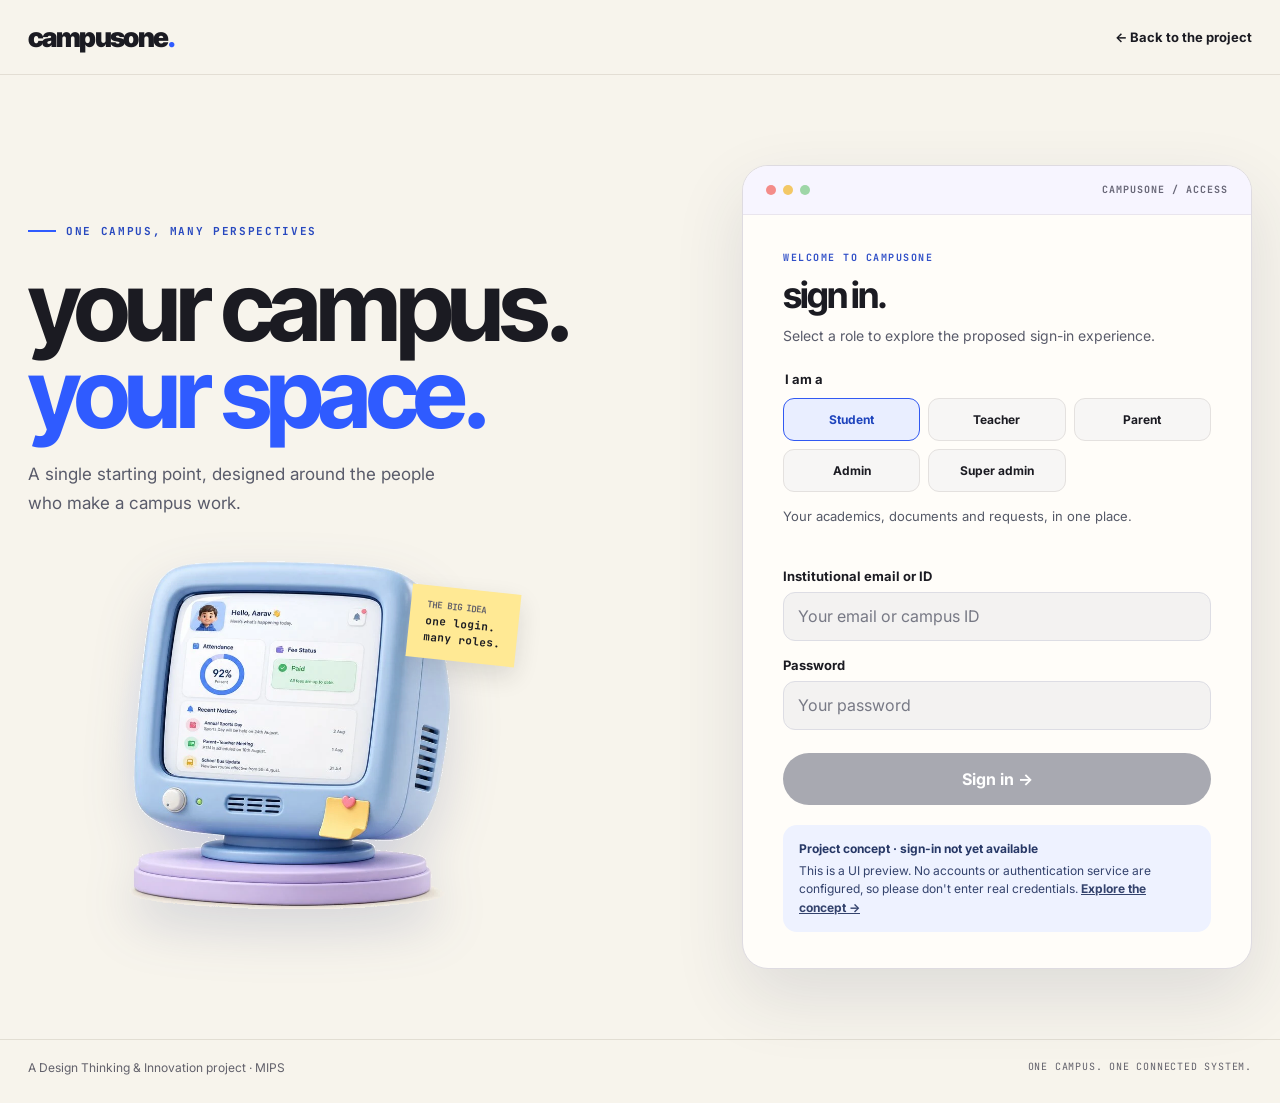
==== auth.html @ 4f51fd35 "Add role-based sign-in concept page Co-authored-by: arena-agent <297053741+arena-agent@users.noreply" ====
<!DOCTYPE html>
<html lang="en">
<head>
<meta charset="UTF-8">
<meta name="viewport" content="width=device-width, initial-scale=1.0">
<meta name="robots" content="noindex, nofollow">
<meta name="theme-color" content="#F7F4EC">
<title>Sign in — CampusOne</title>
<meta name="description" content="Explore the CampusOne role-based sign-in concept.">
<link rel="preconnect" href="https://fonts.googleapis.com">
<link rel="preconnect" href="https://fonts.gstatic.com" crossorigin>
<link href="https://fonts.googleapis.com/css2?family=Inter:wght@400;500;600;700;800&family=Inter+Tight:wght@600;700;800;900&family=JetBrains+Mono:wght@500;700&display=swap" rel="stylesheet">
<style>
:root{--ink:#1b1b22;--muted:#595b6a;--cobalt:#2f5bff;--cream:#f7f4ec;--lav:#efebff;--line:#ddd9d0}*{box-sizing:border-box}html{min-height:100%}body{margin:0;background:var(--cream);font-family:Inter,system-ui,sans-serif;color:var(--ink);-webkit-font-smoothing:antialiased}a{color:inherit}button,input{font:inherit}button:focus-visible,a:focus-visible,input:focus-visible{outline:3px solid #2f5bff;outline-offset:3px}.skip{position:absolute;left:-9999px;top:0;background:var(--ink);color:#fff;padding:12px;z-index:5}.skip:focus{left:12px}.wrap{width:min(1240px,calc(100% - 56px));margin:auto}.nav{border-bottom:1px solid #e3ded4}.nav-inner{height:74px;display:flex;align-items:center;justify-content:space-between;gap:16px}.logo{font:900 27px/1 'Inter Tight',sans-serif;letter-spacing:-.06em;text-decoration:none}.logo span{color:var(--cobalt)}.back{font-size:13px;font-weight:700;text-decoration:none}.back:hover{color:var(--cobalt)}.layout{display:grid;grid-template-columns:minmax(0,1fr) minmax(0,510px);gap:clamp(40px,7vw,100px);align-items:center;padding:clamp(48px,7vw,100px) 0 70px}.intro{position:relative}.eyebrow{font:700 11px/1.5 'JetBrains Mono',monospace;letter-spacing:.15em;text-transform:uppercase;color:#2748bf;display:flex;align-items:center;gap:10px}.eyebrow:before{content:'';width:28px;height:2px;background:var(--cobalt)}h1,h2{font-family:'Inter Tight',Inter,sans-serif;letter-spacing:-.055em}h1{font-size:clamp(60px,7.5vw,108px);line-height:.9;margin:24px 0}h1 em{font-style:normal;color:var(--cobalt)}.intro>p:not(.eyebrow){font-size:17px;line-height:1.7;color:var(--muted);max-width:440px}.art{position:relative;margin-top:22px;max-width:510px}.art:before{content:'';position:absolute;inset:12%;border-radius:50%;background:radial-gradient(circle,#d1dcff,transparent 70%)}.art img{position:relative;display:block;width:100%;height:auto;filter:drop-shadow(0 22px 26px rgba(48,65,125,.16))}.art-label{position:absolute;right:4%;top:13%;z-index:1;transform:rotate(6deg);background:#ffe994;padding:13px 16px;font:700 11px/1.5 'JetBrains Mono',monospace;box-shadow:0 10px 25px #2222}.art-label span{display:block;color:#62606a;font-size:9px}.card{background:#fffdf9;border:1px solid #dedbe1;border-radius:26px;box-shadow:0 28px 70px rgba(40,46,82,.12);overflow:hidden}.window-bar{height:49px;display:flex;align-items:center;gap:7px;padding:0 23px;background:#f7f5ff;border-bottom:1px solid #e9e5ee}.dot{height:10px;width:10px;border-radius:50%;background:#f48c89}.dot:nth-child(2){background:#f3c866}.dot:nth-child(3){background:#9ed6a7}.window-title{margin-left:auto;font:700 10px 'JetBrains Mono',monospace;letter-spacing:.1em;color:#686777}.content{padding:30px clamp(24px,4vw,40px) 36px}.mini{font:700 10px 'JetBrains Mono',monospace;letter-spacing:.15em;text-transform:uppercase;color:#3150c8}.content h2{font-size:36px;line-height:1;margin:12px 0}.sub{font-size:14px;line-height:1.6;color:var(--muted);margin:0 0 24px}.role-label{display:block;font-size:13px;font-weight:700;margin-bottom:11px}.roles{border:0;padding:0;margin:0 0 15px;display:grid;grid-template-columns:repeat(3,minmax(0,1fr));gap:8px}.role{position:relative}.role input{position:absolute;opacity:0;width:1px;height:1px}.role label{display:flex;align-items:center;justify-content:center;min-height:43px;padding:8px 5px;text-align:center;background:#f7f6f5;border:1px solid #e4e1df;border-radius:11px;font-size:12px;font-weight:700;cursor:pointer;transition:background .2s,border-color .2s,color .2s}.role input:checked+label{background:#e9eeff;border-color:#3159f2;color:#1e44bd}.role input:focus-visible+label{outline:3px solid var(--cobalt);outline-offset:2px}.role-description{min-height:40px;font-size:13px;line-height:1.5;color:#555967;margin:0 0 21px}.field{display:block;font-size:13px;font-weight:700;margin:16px 0 8px}.input{width:100%;height:49px;border:1px solid #dddde4;background:#f3f2f1;border-radius:12px;padding:0 14px;color:#5d5e67}.input::placeholder{color:#777985;opacity:1}.input:disabled{opacity:1}.submit{width:100%;min-height:52px;border:0;border-radius:999px;background:#a8a9b1;color:#fff;font-weight:700;margin-top:23px;cursor:not-allowed}.notice{margin-top:20px;padding:15px 16px;border-radius:14px;background:#eef2ff;color:#34436d;font-size:12px;line-height:1.55}.notice strong{display:block;color:#273866;margin-bottom:3px}.notice a{font-weight:700}.footer{border-top:1px solid #e2ded3;padding:20px 0 28px;color:#62616b;font-size:12px}.footer-inner{display:flex;justify-content:space-between;gap:12px;flex-wrap:wrap}.mono{font-family:'JetBrains Mono',monospace;font-size:10px;letter-spacing:.08em}@media(max-width:850px){.layout{grid-template-columns:1fr;max-width:600px;gap:26px;padding-top:50px}.intro h1{font-size:clamp(56px,12vw,78px)}.art{display:none}.intro>p:not(.eyebrow){font-size:15px}.content{padding:26px}}@media(max-width:480px){.wrap{width:calc(100% - 32px)}.nav-inner{height:66px}.roles{grid-template-columns:repeat(2,minmax(0,1fr))}.layout{padding-top:36px}.content h2{font-size:32px}}
</style>
</head>
<body>
<a class="skip" href="#main">Skip to content</a>
<header class="nav"><div class="wrap nav-inner"><a class="logo" href="index.html" aria-label="CampusOne home">campusone<span>.</span></a><a class="back" href="index.html">← Back to the project</a></div></header>
<main id="main" class="wrap layout">
  <section class="intro" aria-labelledby="page-title">
    <p class="eyebrow">One campus, many perspectives</p>
    <h1 id="page-title">your campus.<br><em>your space.</em></h1>
    <p>A single starting point, designed around the people who make a campus work.</p>
    <div class="art"><div class="art-label"><span>THE BIG IDEA</span>one login.<br>many roles.</div><img src="assets/opt/hero-monitor.webp" alt="Illustration of a blue retro monitor showing a campus dashboard" width="1000" height="750"></div>
  </section>
  <section class="card" aria-labelledby="sign-in-title">
    <div class="window-bar" aria-hidden="true"><span class="dot"></span><span class="dot"></span><span class="dot"></span><span class="window-title">CAMPUSONE / ACCESS</span></div>
    <div class="content">
      <span class="mini">Welcome to campusone</span>
      <h2 id="sign-in-title">sign in.</h2>
      <p class="sub">Select a role to explore the proposed sign-in experience.</p>
      <form id="sign-in" novalidate>
        <fieldset class="roles" aria-describedby="role-description"><legend class="role-label">I am a</legend>
          <div class="role"><input type="radio" id="student" name="role" value="student" checked><label for="student">Student</label></div>
          <div class="role"><input type="radio" id="teacher" name="role" value="teacher"><label for="teacher">Teacher</label></div>
          <div class="role"><input type="radio" id="parent" name="role" value="parent"><label for="parent">Parent</label></div>
          <div class="role"><input type="radio" id="admin" name="role" value="admin"><label for="admin">Admin</label></div>
          <div class="role"><input type="radio" id="super-admin" name="role" value="super-admin"><label for="super-admin">Super admin</label></div>
        </fieldset>
        <p class="role-description" id="role-description" aria-live="polite">Your academics, documents and requests, in one place.</p>
        <label class="field" for="account">Institutional email or ID</label>
        <input class="input" id="account" type="text" placeholder="Your email or campus ID" autocomplete="username" disabled>
        <label class="field" for="password">Password</label>
        <input class="input" id="password" type="password" placeholder="Your password" autocomplete="current-password" disabled>
        <button class="submit" type="button" disabled>Sign in <span aria-hidden="true">→</span></button>
      </form>
      <div class="notice" role="note"><strong>Project concept · sign-in not yet available</strong>This is a UI preview. No accounts or authentication service are configured, so please don't enter real credentials. <a href="index.html#features">Explore the concept →</a></div>
    </div>
  </section>
</main>
<footer class="footer"><div class="wrap footer-inner"><span>A Design Thinking &amp; Innovation project · MIPS</span><span class="mono">ONE CAMPUS. ONE CONNECTED SYSTEM.</span></div></footer>
<script>
(function(){
  var descriptions={student:'Your academics, documents and requests, in one place.',teacher:'Your classes, attendance and teaching workflow, together.',parent:'A connected view of your verified child’s campus journey.',admin:'A workspace for the institutional operations within your assigned scope.','super-admin':'A platform-level workspace for authorized system administration.'};
  var target=document.getElementById('role-description');
  document.querySelectorAll('input[name="role"]').forEach(function(input){input.addEventListener('change',function(){target.textContent=descriptions[this.value];});});
  document.getElementById('sign-in').addEventListener('submit',function(event){event.preventDefault();});
})();
</script>
</body>
</html>
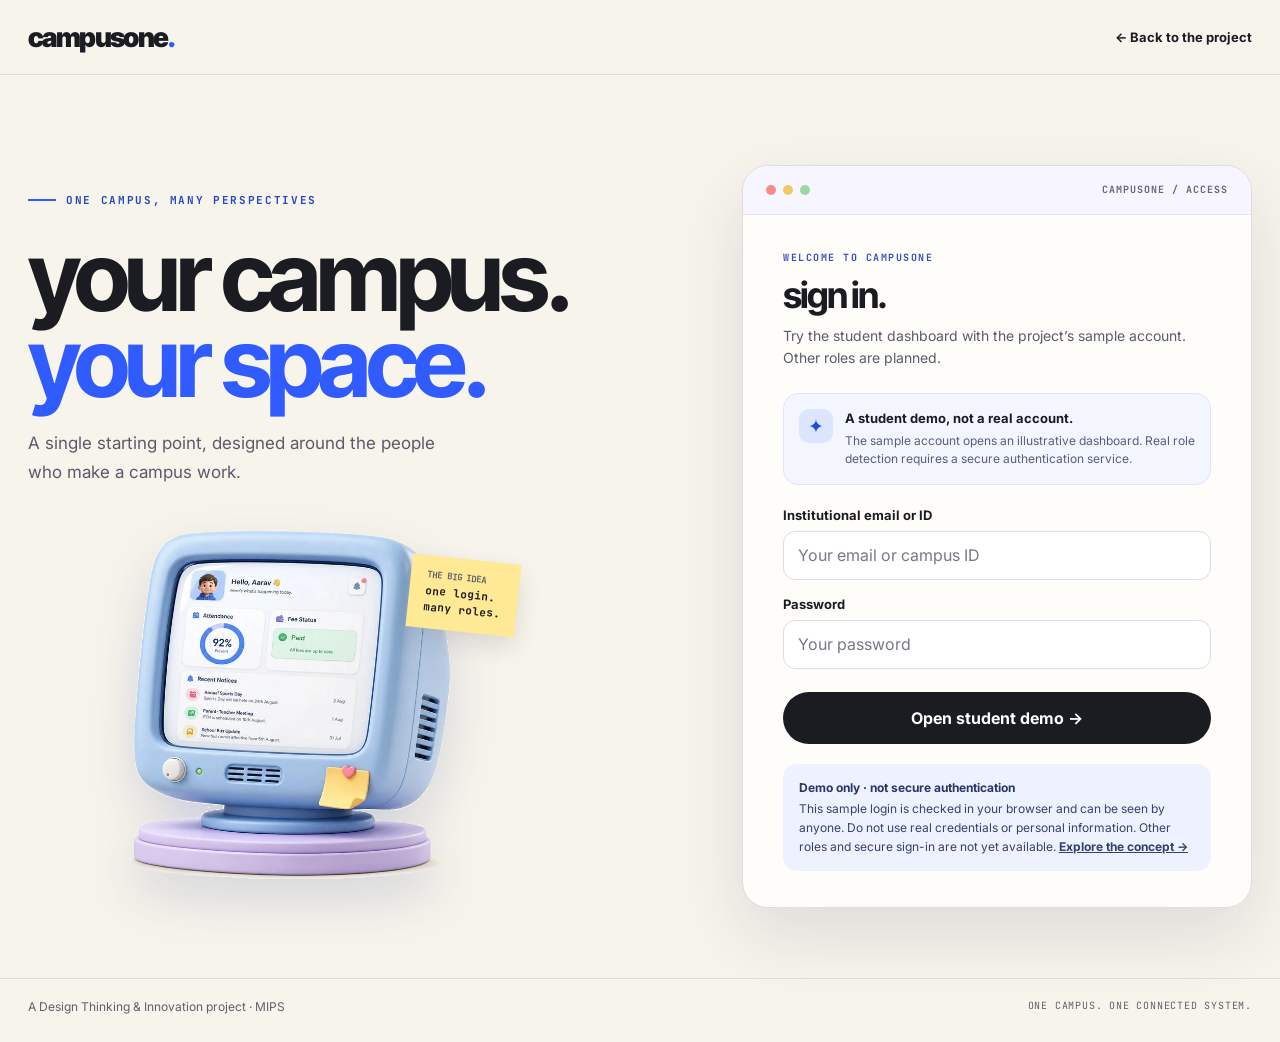
==== commit ab793b5b: "Add illustrative student sign-in and dashboard Co-authored-by: arena-agent <297053741+arena-agent@us" ====
--- a/auth.html
+++ b/auth.html
@@ -11,7 +11,7 @@
 <link rel="preconnect" href="https://fonts.gstatic.com" crossorigin>
 <link href="https://fonts.googleapis.com/css2?family=Inter:wght@400;500;600;700;800&family=Inter+Tight:wght@600;700;800;900&family=JetBrains+Mono:wght@500;700&display=swap" rel="stylesheet">
 <style>
-:root{--ink:#1b1b22;--muted:#595b6a;--cobalt:#2f5bff;--cream:#f7f4ec;--lav:#efebff;--line:#ddd9d0}*{box-sizing:border-box}html{min-height:100%}body{margin:0;background:var(--cream);font-family:Inter,system-ui,sans-serif;color:var(--ink);-webkit-font-smoothing:antialiased}a{color:inherit}button,input{font:inherit}button:focus-visible,a:focus-visible,input:focus-visible{outline:3px solid #2f5bff;outline-offset:3px}.skip{position:absolute;left:-9999px;top:0;background:var(--ink);color:#fff;padding:12px;z-index:5}.skip:focus{left:12px}.wrap{width:min(1240px,calc(100% - 56px));margin:auto}.nav{border-bottom:1px solid #e3ded4}.nav-inner{height:74px;display:flex;align-items:center;justify-content:space-between;gap:16px}.logo{font:900 27px/1 'Inter Tight',sans-serif;letter-spacing:-.06em;text-decoration:none}.logo span{color:var(--cobalt)}.back{font-size:13px;font-weight:700;text-decoration:none}.back:hover{color:var(--cobalt)}.layout{display:grid;grid-template-columns:minmax(0,1fr) minmax(0,510px);gap:clamp(40px,7vw,100px);align-items:center;padding:clamp(48px,7vw,100px) 0 70px}.intro{position:relative}.eyebrow{font:700 11px/1.5 'JetBrains Mono',monospace;letter-spacing:.15em;text-transform:uppercase;color:#2748bf;display:flex;align-items:center;gap:10px}.eyebrow:before{content:'';width:28px;height:2px;background:var(--cobalt)}h1,h2{font-family:'Inter Tight',Inter,sans-serif;letter-spacing:-.055em}h1{font-size:clamp(60px,7.5vw,108px);line-height:.9;margin:24px 0}h1 em{font-style:normal;color:var(--cobalt)}.intro>p:not(.eyebrow){font-size:17px;line-height:1.7;color:var(--muted);max-width:440px}.art{position:relative;margin-top:22px;max-width:510px}.art:before{content:'';position:absolute;inset:12%;border-radius:50%;background:radial-gradient(circle,#d1dcff,transparent 70%)}.art img{position:relative;display:block;width:100%;height:auto;filter:drop-shadow(0 22px 26px rgba(48,65,125,.16))}.art-label{position:absolute;right:4%;top:13%;z-index:1;transform:rotate(6deg);background:#ffe994;padding:13px 16px;font:700 11px/1.5 'JetBrains Mono',monospace;box-shadow:0 10px 25px #2222}.art-label span{display:block;color:#62606a;font-size:9px}.card{background:#fffdf9;border:1px solid #dedbe1;border-radius:26px;box-shadow:0 28px 70px rgba(40,46,82,.12);overflow:hidden}.window-bar{height:49px;display:flex;align-items:center;gap:7px;padding:0 23px;background:#f7f5ff;border-bottom:1px solid #e9e5ee}.dot{height:10px;width:10px;border-radius:50%;background:#f48c89}.dot:nth-child(2){background:#f3c866}.dot:nth-child(3){background:#9ed6a7}.window-title{margin-left:auto;font:700 10px 'JetBrains Mono',monospace;letter-spacing:.1em;color:#686777}.content{padding:30px clamp(24px,4vw,40px) 36px}.mini{font:700 10px 'JetBrains Mono',monospace;letter-spacing:.15em;text-transform:uppercase;color:#3150c8}.content h2{font-size:36px;line-height:1;margin:12px 0}.sub{font-size:14px;line-height:1.6;color:var(--muted);margin:0 0 24px}.role-label{display:block;font-size:13px;font-weight:700;margin-bottom:11px}.roles{border:0;padding:0;margin:0 0 15px;display:grid;grid-template-columns:repeat(3,minmax(0,1fr));gap:8px}.role{position:relative}.role input{position:absolute;opacity:0;width:1px;height:1px}.role label{display:flex;align-items:center;justify-content:center;min-height:43px;padding:8px 5px;text-align:center;background:#f7f6f5;border:1px solid #e4e1df;border-radius:11px;font-size:12px;font-weight:700;cursor:pointer;transition:background .2s,border-color .2s,color .2s}.role input:checked+label{background:#e9eeff;border-color:#3159f2;color:#1e44bd}.role input:focus-visible+label{outline:3px solid var(--cobalt);outline-offset:2px}.role-description{min-height:40px;font-size:13px;line-height:1.5;color:#555967;margin:0 0 21px}.field{display:block;font-size:13px;font-weight:700;margin:16px 0 8px}.input{width:100%;height:49px;border:1px solid #dddde4;background:#f3f2f1;border-radius:12px;padding:0 14px;color:#5d5e67}.input::placeholder{color:#777985;opacity:1}.input:disabled{opacity:1}.submit{width:100%;min-height:52px;border:0;border-radius:999px;background:#a8a9b1;color:#fff;font-weight:700;margin-top:23px;cursor:not-allowed}.notice{margin-top:20px;padding:15px 16px;border-radius:14px;background:#eef2ff;color:#34436d;font-size:12px;line-height:1.55}.notice strong{display:block;color:#273866;margin-bottom:3px}.notice a{font-weight:700}.footer{border-top:1px solid #e2ded3;padding:20px 0 28px;color:#62616b;font-size:12px}.footer-inner{display:flex;justify-content:space-between;gap:12px;flex-wrap:wrap}.mono{font-family:'JetBrains Mono',monospace;font-size:10px;letter-spacing:.08em}@media(max-width:850px){.layout{grid-template-columns:1fr;max-width:600px;gap:26px;padding-top:50px}.intro h1{font-size:clamp(56px,12vw,78px)}.art{display:none}.intro>p:not(.eyebrow){font-size:15px}.content{padding:26px}}@media(max-width:480px){.wrap{width:calc(100% - 32px)}.nav-inner{height:66px}.roles{grid-template-columns:repeat(2,minmax(0,1fr))}.layout{padding-top:36px}.content h2{font-size:32px}}
+:root{--ink:#1b1b22;--muted:#595b6a;--cobalt:#2f5bff;--cream:#f7f4ec;--lav:#efebff;--line:#ddd9d0}*{box-sizing:border-box}html{min-height:100%}body{margin:0;background:var(--cream);font-family:Inter,system-ui,sans-serif;color:var(--ink);-webkit-font-smoothing:antialiased}a{color:inherit}button,input{font:inherit}button:focus-visible,a:focus-visible,input:focus-visible{outline:3px solid #2f5bff;outline-offset:3px}.skip{position:absolute;left:-9999px;top:0;background:var(--ink);color:#fff;padding:12px;z-index:5}.skip:focus{left:12px}.wrap{width:min(1240px,calc(100% - 56px));margin:auto}.nav{border-bottom:1px solid #e3ded4}.nav-inner{height:74px;display:flex;align-items:center;justify-content:space-between;gap:16px}.logo{font:900 27px/1 'Inter Tight',sans-serif;letter-spacing:-.06em;text-decoration:none}.logo span{color:var(--cobalt)}.back{font-size:13px;font-weight:700;text-decoration:none}.back:hover{color:var(--cobalt)}.layout{display:grid;grid-template-columns:minmax(0,1fr) minmax(0,510px);gap:clamp(40px,7vw,100px);align-items:center;padding:clamp(48px,7vw,100px) 0 70px}.intro{position:relative}.eyebrow{font:700 11px/1.5 'JetBrains Mono',monospace;letter-spacing:.15em;text-transform:uppercase;color:#2748bf;display:flex;align-items:center;gap:10px}.eyebrow:before{content:'';width:28px;height:2px;background:var(--cobalt)}h1,h2{font-family:'Inter Tight',Inter,sans-serif;letter-spacing:-.055em}h1{font-size:clamp(60px,7.5vw,108px);line-height:.9;margin:24px 0}h1 em{font-style:normal;color:var(--cobalt)}.intro>p:not(.eyebrow){font-size:17px;line-height:1.7;color:var(--muted);max-width:440px}.art{position:relative;margin-top:22px;max-width:510px}.art:before{content:'';position:absolute;inset:12%;border-radius:50%;background:radial-gradient(circle,#d1dcff,transparent 70%)}.art img{position:relative;display:block;width:100%;height:auto;filter:drop-shadow(0 22px 26px rgba(48,65,125,.16))}.art-label{position:absolute;right:4%;top:13%;z-index:1;transform:rotate(6deg);background:#ffe994;padding:13px 16px;font:700 11px/1.5 'JetBrains Mono',monospace;box-shadow:0 10px 25px #2222}.art-label span{display:block;color:#62606a;font-size:9px}.card{background:#fffdf9;border:1px solid #dedbe1;border-radius:26px;box-shadow:0 28px 70px rgba(40,46,82,.12);overflow:hidden}.window-bar{height:49px;display:flex;align-items:center;gap:7px;padding:0 23px;background:#f7f5ff;border-bottom:1px solid #e9e5ee}.dot{height:10px;width:10px;border-radius:50%;background:#f48c89}.dot:nth-child(2){background:#f3c866}.dot:nth-child(3){background:#9ed6a7}.window-title{margin-left:auto;font:700 10px 'JetBrains Mono',monospace;letter-spacing:.1em;color:#686777}.content{padding:30px clamp(24px,4vw,40px) 36px}.mini{font:700 10px 'JetBrains Mono',monospace;letter-spacing:.15em;text-transform:uppercase;color:#3150c8}.content h2{font-size:36px;line-height:1;margin:12px 0}.sub{font-size:14px;line-height:1.6;color:var(--muted);margin:0 0 24px}.role-info{display:flex;gap:12px;background:#f3f5ff;border:1px solid #dfe5ff;border-radius:15px;padding:15px;margin-bottom:22px}.role-info-icon{display:grid;place-items:center;flex:none;width:34px;height:34px;border-radius:11px;background:#dce5ff;color:#254bcf;font-size:19px}.role-info strong{display:block;font-size:13px;line-height:1.4}.role-info p{margin:4px 0 0;font-size:12px;line-height:1.55;color:#555f7e}.field{display:block;font-size:13px;font-weight:700;margin:16px 0 8px}.input{width:100%;height:49px;border:1px solid #dddde4;background:#f3f2f1;border-radius:12px;padding:0 14px;color:#5d5e67}.input::placeholder{color:#777985;opacity:1}.input:disabled{opacity:1}.submit{width:100%;min-height:52px;border:0;border-radius:999px;background:#a8a9b1;color:#fff;font-weight:700;margin-top:23px;cursor:not-allowed}.submit:not(:disabled){background:#1b1b22;cursor:pointer}.submit:not(:disabled):hover{background:#2f5bff}.input:not(:disabled){background:#fff}.form-error{color:#a32727;font-size:13px;line-height:1.5;margin:14px 0 0}.notice{margin-top:20px;padding:15px 16px;border-radius:14px;background:#eef2ff;color:#34436d;font-size:12px;line-height:1.55}.notice strong{display:block;color:#273866;margin-bottom:3px}.notice a{font-weight:700}.footer{border-top:1px solid #e2ded3;padding:20px 0 28px;color:#62616b;font-size:12px}.footer-inner{display:flex;justify-content:space-between;gap:12px;flex-wrap:wrap}.mono{font-family:'JetBrains Mono',monospace;font-size:10px;letter-spacing:.08em}@media(max-width:850px){.layout{grid-template-columns:1fr;max-width:600px;gap:26px;padding-top:50px}.intro h1{font-size:clamp(56px,12vw,78px)}.art{display:none}.intro>p:not(.eyebrow){font-size:15px}.content{padding:26px}}@media(max-width:480px){.wrap{width:calc(100% - 32px)}.nav-inner{height:66px}.layout{padding-top:36px}.content h2{font-size:32px}}
 </style>
 </head>
 <body>
@@ -29,33 +29,36 @@
     <div class="content">
       <span class="mini">Welcome to campusone</span>
       <h2 id="sign-in-title">sign in.</h2>
-      <p class="sub">Select a role to explore the proposed sign-in experience.</p>
+      <p class="sub">Try the student dashboard with the project’s sample account. Other roles are planned.</p>
       <form id="sign-in" novalidate>
-        <fieldset class="roles" aria-describedby="role-description"><legend class="role-label">I am a</legend>
-          <div class="role"><input type="radio" id="student" name="role" value="student" checked><label for="student">Student</label></div>
-          <div class="role"><input type="radio" id="teacher" name="role" value="teacher"><label for="teacher">Teacher</label></div>
-          <div class="role"><input type="radio" id="parent" name="role" value="parent"><label for="parent">Parent</label></div>
-          <div class="role"><input type="radio" id="admin" name="role" value="admin"><label for="admin">Admin</label></div>
-          <div class="role"><input type="radio" id="super-admin" name="role" value="super-admin"><label for="super-admin">Super admin</label></div>
-        </fieldset>
-        <p class="role-description" id="role-description" aria-live="polite">Your academics, documents and requests, in one place.</p>
+        <div class="role-info"><span class="role-info-icon" aria-hidden="true">✦</span><div><strong>A student demo, not a real account.</strong><p>The sample account opens an illustrative dashboard. Real role detection requires a secure authentication service.</p></div></div>
         <label class="field" for="account">Institutional email or ID</label>
-        <input class="input" id="account" type="text" placeholder="Your email or campus ID" autocomplete="username" disabled>
+        <input class="input" id="account" type="text" placeholder="Your email or campus ID" autocomplete="username" required>
         <label class="field" for="password">Password</label>
-        <input class="input" id="password" type="password" placeholder="Your password" autocomplete="current-password" disabled>
-        <button class="submit" type="button" disabled>Sign in <span aria-hidden="true">→</span></button>
+        <input class="input" id="password" type="password" placeholder="Your password" autocomplete="current-password" required>
+        <p id="sign-in-error" role="alert" class="form-error" hidden></p>
+        <button class="submit" type="submit">Open student demo <span aria-hidden="true">→</span></button>
       </form>
-      <div class="notice" role="note"><strong>Project concept · sign-in not yet available</strong>This is a UI preview. No accounts or authentication service are configured, so please don't enter real credentials. <a href="index.html#features">Explore the concept →</a></div>
+      <div class="notice" role="note"><strong>Demo only · not secure authentication</strong>This sample login is checked in your browser and can be seen by anyone. Do not use real credentials or personal information. Other roles and secure sign-in are not yet available. <a href="index.html#features">Explore the concept →</a></div>
     </div>
   </section>
 </main>
 <footer class="footer"><div class="wrap footer-inner"><span>A Design Thinking &amp; Innovation project · MIPS</span><span class="mono">ONE CAMPUS. ONE CONNECTED SYSTEM.</span></div></footer>
 <script>
 (function(){
-  var descriptions={student:'Your academics, documents and requests, in one place.',teacher:'Your classes, attendance and teaching workflow, together.',parent:'A connected view of your verified child’s campus journey.',admin:'A workspace for the institutional operations within your assigned scope.','super-admin':'A platform-level workspace for authorized system administration.'};
-  var target=document.getElementById('role-description');
-  document.querySelectorAll('input[name="role"]').forEach(function(input){input.addEventListener('change',function(){target.textContent=descriptions[this.value];});});
-  document.getElementById('sign-in').addEventListener('submit',function(event){event.preventDefault();});
+  var form=document.getElementById('sign-in'), error=document.getElementById('sign-in-error');
+  form.addEventListener('submit',function(event){
+    event.preventDefault();
+    var account=document.getElementById('account').value.trim();
+    var password=document.getElementById('password');
+    if(account !== '2026BT0683' || password.value !== 'Tanmay@201008'){
+      error.textContent='Sample ID or password not recognized. Please try again.'; error.hidden=false; password.value=''; return;
+    }
+    password.value='';
+    try { sessionStorage.setItem('campusone_student_demo','1'); }
+    catch(e) { error.textContent='Please enable browser session storage to open the demo.'; error.hidden=false; return; }
+    window.location.assign('student.html');
+  });
 })();
 </script>
 </body>
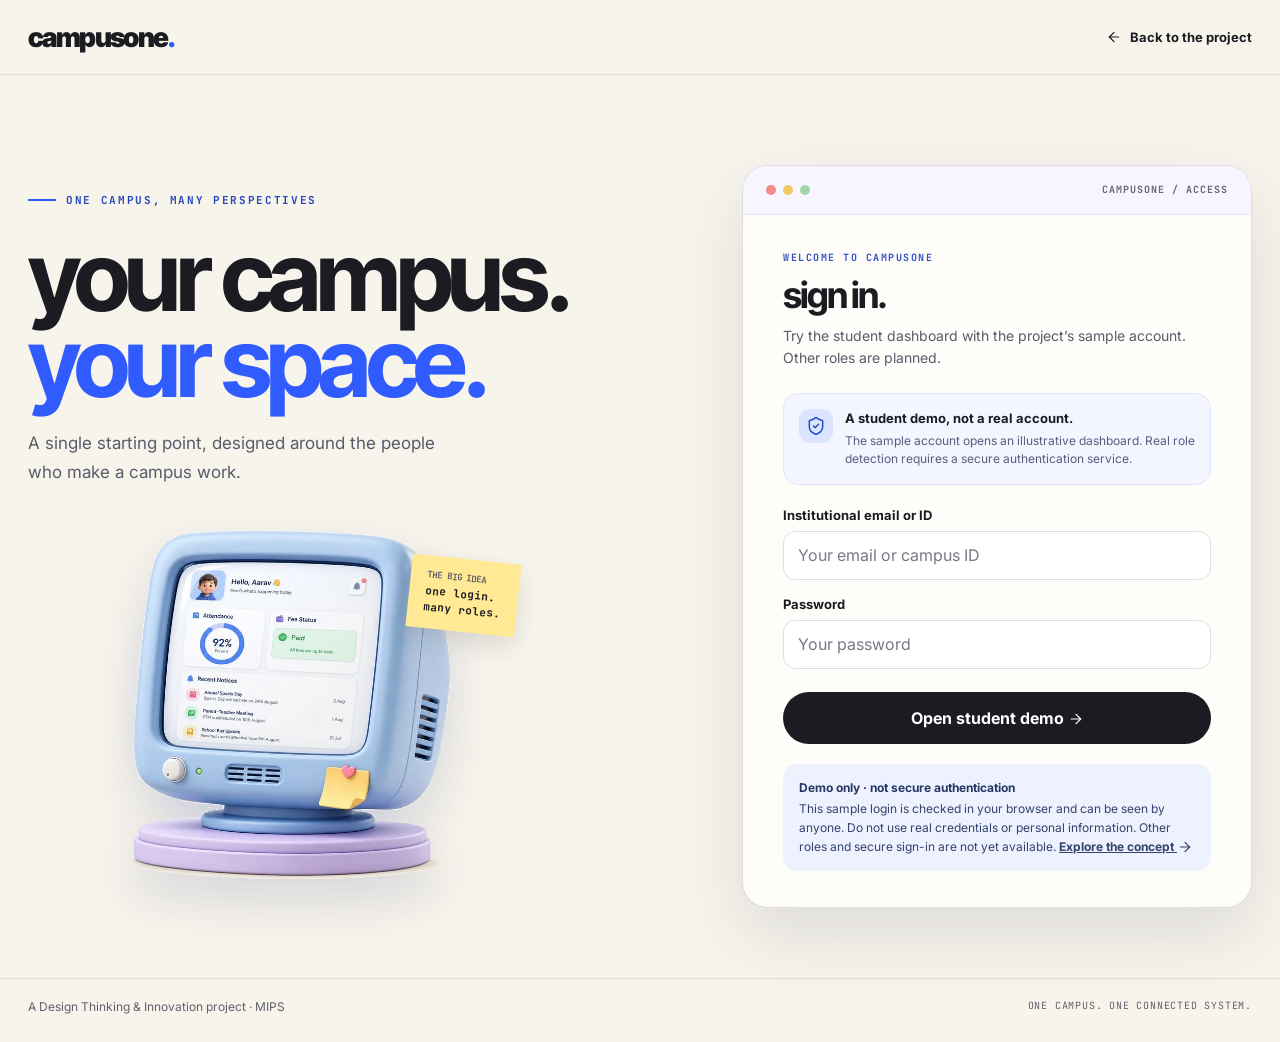
==== commit 86e72dd3: "Use consistent Lucide icons throughout the interface Co-authored-by: arena-agent <297053741+arena-ag" ====
--- a/auth.html
+++ b/auth.html
@@ -12,11 +12,16 @@
 <link href="https://fonts.googleapis.com/css2?family=Inter:wght@400;500;600;700;800&family=Inter+Tight:wght@600;700;800;900&family=JetBrains+Mono:wght@500;700&display=swap" rel="stylesheet">
 <style>
 :root{--ink:#1b1b22;--muted:#595b6a;--cobalt:#2f5bff;--cream:#f7f4ec;--lav:#efebff;--line:#ddd9d0}*{box-sizing:border-box}html{min-height:100%}body{margin:0;background:var(--cream);font-family:Inter,system-ui,sans-serif;color:var(--ink);-webkit-font-smoothing:antialiased}a{color:inherit}button,input{font:inherit}button:focus-visible,a:focus-visible,input:focus-visible{outline:3px solid #2f5bff;outline-offset:3px}.skip{position:absolute;left:-9999px;top:0;background:var(--ink);color:#fff;padding:12px;z-index:5}.skip:focus{left:12px}.wrap{width:min(1240px,calc(100% - 56px));margin:auto}.nav{border-bottom:1px solid #e3ded4}.nav-inner{height:74px;display:flex;align-items:center;justify-content:space-between;gap:16px}.logo{font:900 27px/1 'Inter Tight',sans-serif;letter-spacing:-.06em;text-decoration:none}.logo span{color:var(--cobalt)}.back{font-size:13px;font-weight:700;text-decoration:none}.back:hover{color:var(--cobalt)}.layout{display:grid;grid-template-columns:minmax(0,1fr) minmax(0,510px);gap:clamp(40px,7vw,100px);align-items:center;padding:clamp(48px,7vw,100px) 0 70px}.intro{position:relative}.eyebrow{font:700 11px/1.5 'JetBrains Mono',monospace;letter-spacing:.15em;text-transform:uppercase;color:#2748bf;display:flex;align-items:center;gap:10px}.eyebrow:before{content:'';width:28px;height:2px;background:var(--cobalt)}h1,h2{font-family:'Inter Tight',Inter,sans-serif;letter-spacing:-.055em}h1{font-size:clamp(60px,7.5vw,108px);line-height:.9;margin:24px 0}h1 em{font-style:normal;color:var(--cobalt)}.intro>p:not(.eyebrow){font-size:17px;line-height:1.7;color:var(--muted);max-width:440px}.art{position:relative;margin-top:22px;max-width:510px}.art:before{content:'';position:absolute;inset:12%;border-radius:50%;background:radial-gradient(circle,#d1dcff,transparent 70%)}.art img{position:relative;display:block;width:100%;height:auto;filter:drop-shadow(0 22px 26px rgba(48,65,125,.16))}.art-label{position:absolute;right:4%;top:13%;z-index:1;transform:rotate(6deg);background:#ffe994;padding:13px 16px;font:700 11px/1.5 'JetBrains Mono',monospace;box-shadow:0 10px 25px #2222}.art-label span{display:block;color:#62606a;font-size:9px}.card{background:#fffdf9;border:1px solid #dedbe1;border-radius:26px;box-shadow:0 28px 70px rgba(40,46,82,.12);overflow:hidden}.window-bar{height:49px;display:flex;align-items:center;gap:7px;padding:0 23px;background:#f7f5ff;border-bottom:1px solid #e9e5ee}.dot{height:10px;width:10px;border-radius:50%;background:#f48c89}.dot:nth-child(2){background:#f3c866}.dot:nth-child(3){background:#9ed6a7}.window-title{margin-left:auto;font:700 10px 'JetBrains Mono',monospace;letter-spacing:.1em;color:#686777}.content{padding:30px clamp(24px,4vw,40px) 36px}.mini{font:700 10px 'JetBrains Mono',monospace;letter-spacing:.15em;text-transform:uppercase;color:#3150c8}.content h2{font-size:36px;line-height:1;margin:12px 0}.sub{font-size:14px;line-height:1.6;color:var(--muted);margin:0 0 24px}.role-info{display:flex;gap:12px;background:#f3f5ff;border:1px solid #dfe5ff;border-radius:15px;padding:15px;margin-bottom:22px}.role-info-icon{display:grid;place-items:center;flex:none;width:34px;height:34px;border-radius:11px;background:#dce5ff;color:#254bcf;font-size:19px}.role-info strong{display:block;font-size:13px;line-height:1.4}.role-info p{margin:4px 0 0;font-size:12px;line-height:1.55;color:#555f7e}.field{display:block;font-size:13px;font-weight:700;margin:16px 0 8px}.input{width:100%;height:49px;border:1px solid #dddde4;background:#f3f2f1;border-radius:12px;padding:0 14px;color:#5d5e67}.input::placeholder{color:#777985;opacity:1}.input:disabled{opacity:1}.submit{width:100%;min-height:52px;border:0;border-radius:999px;background:#a8a9b1;color:#fff;font-weight:700;margin-top:23px;cursor:not-allowed}.submit:not(:disabled){background:#1b1b22;cursor:pointer}.submit:not(:disabled):hover{background:#2f5bff}.input:not(:disabled){background:#fff}.form-error{color:#a32727;font-size:13px;line-height:1.5;margin:14px 0 0}.notice{margin-top:20px;padding:15px 16px;border-radius:14px;background:#eef2ff;color:#34436d;font-size:12px;line-height:1.55}.notice strong{display:block;color:#273866;margin-bottom:3px}.notice a{font-weight:700}.footer{border-top:1px solid #e2ded3;padding:20px 0 28px;color:#62616b;font-size:12px}.footer-inner{display:flex;justify-content:space-between;gap:12px;flex-wrap:wrap}.mono{font-family:'JetBrains Mono',monospace;font-size:10px;letter-spacing:.08em}@media(max-width:850px){.layout{grid-template-columns:1fr;max-width:600px;gap:26px;padding-top:50px}.intro h1{font-size:clamp(56px,12vw,78px)}.art{display:none}.intro>p:not(.eyebrow){font-size:15px}.content{padding:26px}}@media(max-width:480px){.wrap{width:calc(100% - 32px)}.nav-inner{height:66px}.layout{padding-top:36px}.content h2{font-size:32px}}
+
+/* Lucide icons: consistent, locally embedded and decorative */
+.ui-icon{width:20px;height:20px;flex:none;vertical-align:middle;display:inline-block}
+.back .ui-icon,.submit .ui-icon,.notice .ui-icon{width:16px;height:16px}.back{display:inline-flex;align-items:center;gap:8px}
 </style>
 </head>
 <body>
 <a class="skip" href="#main">Skip to content</a>
-<header class="nav"><div class="wrap nav-inner"><a class="logo" href="index.html" aria-label="CampusOne home">campusone<span>.</span></a><a class="back" href="index.html">← Back to the project</a></div></header>
+<header class="nav"><div class="wrap nav-inner"><a class="logo" href="index.html" aria-label="CampusOne home">campusone<span>.</span></a><a class="back" href="index.html"><svg class="ui-icon" xmlns="http://www.w3.org/2000/svg" viewBox="0 0 24 24" fill="none" stroke="currentColor" stroke-width="1.8" stroke-linecap="round" stroke-linejoin="round" aria-hidden="true" focusable="false"><path d="m12 19-7-7 7-7" />
+  <path d="M19 12H5" /></svg> Back to the project</a></div></header>
 <main id="main" class="wrap layout">
   <section class="intro" aria-labelledby="page-title">
     <p class="eyebrow">One campus, many perspectives</p>
@@ -31,15 +36,18 @@
       <h2 id="sign-in-title">sign in.</h2>
       <p class="sub">Try the student dashboard with the project’s sample account. Other roles are planned.</p>
       <form id="sign-in" novalidate>
-        <div class="role-info"><span class="role-info-icon" aria-hidden="true">✦</span><div><strong>A student demo, not a real account.</strong><p>The sample account opens an illustrative dashboard. Real role detection requires a secure authentication service.</p></div></div>
+        <div class="role-info"><span class="role-info-icon" aria-hidden="true"><svg class="ui-icon" xmlns="http://www.w3.org/2000/svg" viewBox="0 0 24 24" fill="none" stroke="currentColor" stroke-width="1.8" stroke-linecap="round" stroke-linejoin="round" aria-hidden="true" focusable="false"><path d="M20 13c0 5-3.5 7.5-7.66 8.95a1 1 0 0 1-.67-.01C7.5 20.5 4 18 4 13V6a1 1 0 0 1 1-1c2 0 4.5-1.2 6.24-2.72a1.17 1.17 0 0 1 1.52 0C14.51 3.81 17 5 19 5a1 1 0 0 1 1 1z" />
+  <path d="m9 12 2 2 4-4" /></svg></span><div><strong>A student demo, not a real account.</strong><p>The sample account opens an illustrative dashboard. Real role detection requires a secure authentication service.</p></div></div>
         <label class="field" for="account">Institutional email or ID</label>
         <input class="input" id="account" type="text" placeholder="Your email or campus ID" autocomplete="username" required>
         <label class="field" for="password">Password</label>
         <input class="input" id="password" type="password" placeholder="Your password" autocomplete="current-password" required>
         <p id="sign-in-error" role="alert" class="form-error" hidden></p>
-        <button class="submit" type="submit">Open student demo <span aria-hidden="true">→</span></button>
+        <button class="submit" type="submit">Open student demo <span aria-hidden="true"><svg class="ui-icon" xmlns="http://www.w3.org/2000/svg" viewBox="0 0 24 24" fill="none" stroke="currentColor" stroke-width="1.8" stroke-linecap="round" stroke-linejoin="round" aria-hidden="true" focusable="false"><path d="M5 12h14" />
+  <path d="m12 5 7 7-7 7" /></svg></span></button>
       </form>
-      <div class="notice" role="note"><strong>Demo only · not secure authentication</strong>This sample login is checked in your browser and can be seen by anyone. Do not use real credentials or personal information. Other roles and secure sign-in are not yet available. <a href="index.html#features">Explore the concept →</a></div>
+      <div class="notice" role="note"><strong>Demo only · not secure authentication</strong>This sample login is checked in your browser and can be seen by anyone. Do not use real credentials or personal information. Other roles and secure sign-in are not yet available. <a href="index.html#features">Explore the concept <svg class="ui-icon" xmlns="http://www.w3.org/2000/svg" viewBox="0 0 24 24" fill="none" stroke="currentColor" stroke-width="1.8" stroke-linecap="round" stroke-linejoin="round" aria-hidden="true" focusable="false"><path d="M5 12h14" />
+  <path d="m12 5 7 7-7 7" /></svg></a></div>
     </div>
   </section>
 </main>
